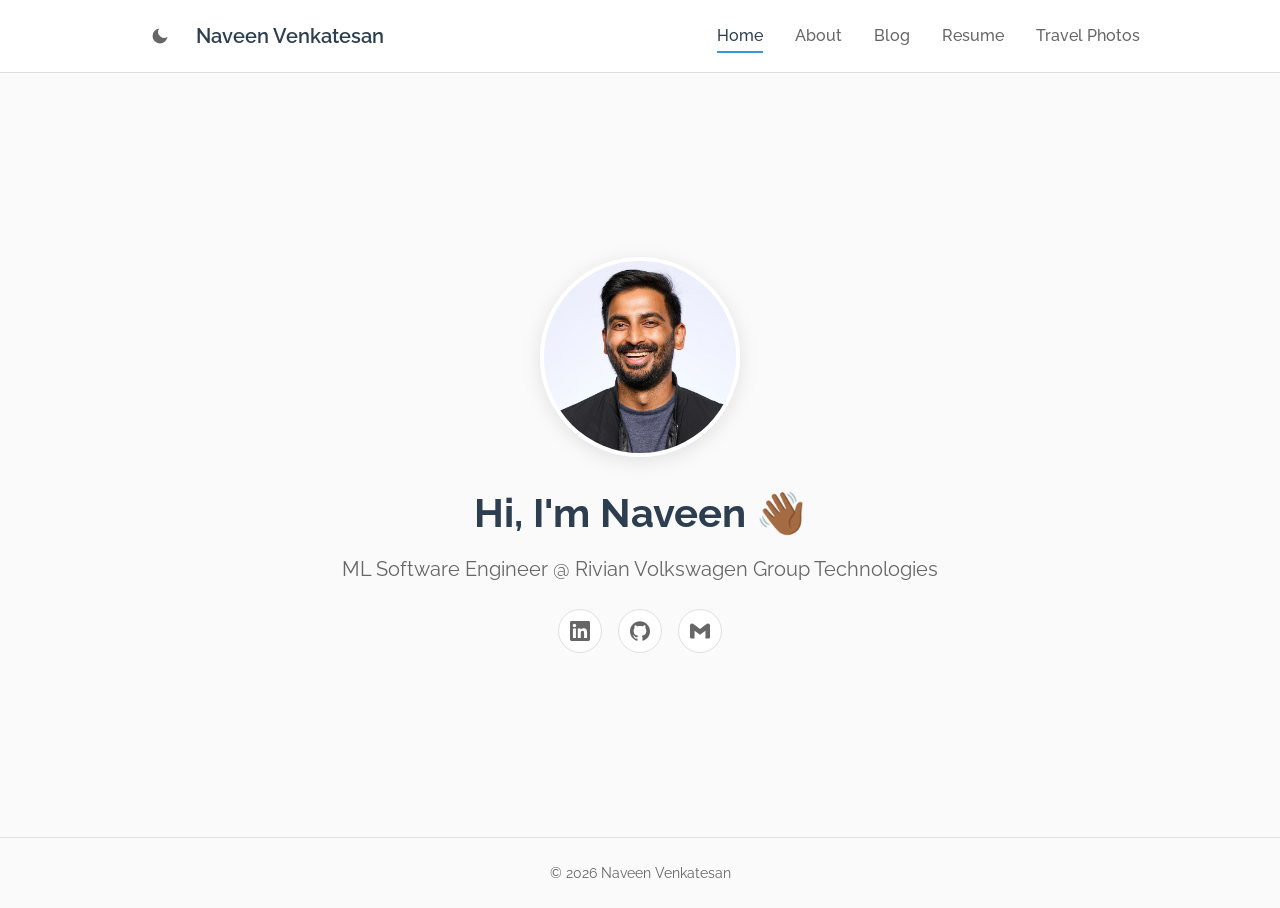
==== index.html @ 9328a536 "edit company name" ====
<!doctype html>
<html lang="en">
    <head>
        <meta charset="UTF-8" />
        <meta name="viewport" content="width=device-width, initial-scale=1.0" />
        <title>Naveen Venkatesan</title>
        <link rel="stylesheet" href="css/styles.css" />
        <script>
            (function () {
                const savedTheme = localStorage.getItem("theme");
                const prefersDark = window.matchMedia(
                    "(prefers-color-scheme: dark)",
                ).matches;
                if (savedTheme === "dark" || (!savedTheme && prefersDark)) {
                    document.documentElement.setAttribute("data-theme", "dark");
                }
            })();
        </script>
        <style>
            @import url("https://fonts.googleapis.com/css2?family=Raleway:ital,wght@0,100..900;1,100..900&display=swap");
        </style>
    </head>
    <body>
        <nav class="nav">
            <div class="nav-container">
                <div class="nav-left">
                    <button class="theme-toggle" aria-label="Toggle dark mode">
                        <svg
                            class="icon-moon"
                            viewBox="0 0 24 24"
                            xmlns="http://www.w3.org/2000/svg"
                        >
                            <path
                                d="M21 12.79A9 9 0 1 1 11.21 3 7 7 0 0 0 21 12.79z"
                            />
                        </svg>
                        <svg
                            class="icon-sun"
                            viewBox="0 0 24 24"
                            xmlns="http://www.w3.org/2000/svg"
                        >
                            <circle cx="12" cy="12" r="5" />
                            <line
                                x1="12"
                                y1="1"
                                x2="12"
                                y2="3"
                                stroke="currentColor"
                                stroke-width="2"
                                stroke-linecap="round"
                            />
                            <line
                                x1="12"
                                y1="21"
                                x2="12"
                                y2="23"
                                stroke="currentColor"
                                stroke-width="2"
                                stroke-linecap="round"
                            />
                            <line
                                x1="4.22"
                                y1="4.22"
                                x2="5.64"
                                y2="5.64"
                                stroke="currentColor"
                                stroke-width="2"
                                stroke-linecap="round"
                            />
                            <line
                                x1="18.36"
                                y1="18.36"
                                x2="19.78"
                                y2="19.78"
                                stroke="currentColor"
                                stroke-width="2"
                                stroke-linecap="round"
                            />
                            <line
                                x1="1"
                                y1="12"
                                x2="3"
                                y2="12"
                                stroke="currentColor"
                                stroke-width="2"
                                stroke-linecap="round"
                            />
                            <line
                                x1="21"
                                y1="12"
                                x2="23"
                                y2="12"
                                stroke="currentColor"
                                stroke-width="2"
                                stroke-linecap="round"
                            />
                            <line
                                x1="4.22"
                                y1="19.78"
                                x2="5.64"
                                y2="18.36"
                                stroke="currentColor"
                                stroke-width="2"
                                stroke-linecap="round"
                            />
                            <line
                                x1="18.36"
                                y1="5.64"
                                x2="19.78"
                                y2="4.22"
                                stroke="currentColor"
                                stroke-width="2"
                                stroke-linecap="round"
                            />
                        </svg>
                    </button>
                    <a href="index.html" class="nav-logo">Naveen Venkatesan</a>
                </div>
                <button class="nav-toggle" aria-label="Toggle navigation">
                    <span></span>
                    <span></span>
                    <span></span>
                </button>
                <ul class="nav-links">
                    <li><a href="index.html" class="active">Home</a></li>
                    <li><a href="about.html">About</a></li>
                    <li><a href="blog.html">Blog</a></li>
                    <li><a href="resume.html">Resume</a></li>
                    <li><a href="photos.html">Travel Photos</a></li>
                </ul>
            </div>
        </nav>

        <main>
            <section class="hero">
                <!-- Replace with your photo -->
                <img
                    src="images/profile.jpg"
                    alt="Naveen Venkatesan"
                    class="hero-photo"
                />

                <h1 class="hero-name">Hi, I'm Naveen 👋🏾</h1>
                <p class="hero-title">
                    ML Software Engineer @ Rivian Volkswagen Group Technologies
                </p>

                <div class="social-links">
                    <!-- LinkedIn -->
                    <a
                        href="https://www.linkedin.com/in/naveenvenkatesan/"
                        target="_blank"
                        rel="noopener noreferrer"
                        aria-label="LinkedIn"
                    >
                        <svg
                            viewBox="0 0 24 24"
                            xmlns="http://www.w3.org/2000/svg"
                        >
                            <path
                                d="M20.447 20.452h-3.554v-5.569c0-1.328-.027-3.037-1.852-3.037-1.853 0-2.136 1.445-2.136 2.939v5.667H9.351V9h3.414v1.561h.046c.477-.9 1.637-1.85 3.37-1.85 3.601 0 4.267 2.37 4.267 5.455v6.286zM5.337 7.433c-1.144 0-2.063-.926-2.063-2.065 0-1.138.92-2.063 2.063-2.063 1.14 0 2.064.925 2.064 2.063 0 1.139-.925 2.065-2.064 2.065zm1.782 13.019H3.555V9h3.564v11.452zM22.225 0H1.771C.792 0 0 .774 0 1.729v20.542C0 23.227.792 24 1.771 24h20.451C23.2 24 24 23.227 24 22.271V1.729C24 .774 23.2 0 22.222 0h.003z"
                            />
                        </svg>
                    </a>

                    <!-- GitHub -->
                    <a
                        href="https://github.com/naveenv92"
                        target="_blank"
                        rel="noopener noreferrer"
                        aria-label="GitHub"
                    >
                        <svg
                            viewBox="0 0 24 24"
                            xmlns="http://www.w3.org/2000/svg"
                        >
                            <path
                                d="M12 .297c-6.63 0-12 5.373-12 12 0 5.303 3.438 9.8 8.205 11.385.6.113.82-.258.82-.577 0-.285-.01-1.04-.015-2.04-3.338.724-4.042-1.61-4.042-1.61C4.422 18.07 3.633 17.7 3.633 17.7c-1.087-.744.084-.729.084-.729 1.205.084 1.838 1.236 1.838 1.236 1.07 1.835 2.809 1.305 3.495.998.108-.776.417-1.305.76-1.605-2.665-.3-5.466-1.332-5.466-5.93 0-1.31.465-2.38 1.235-3.22-.135-.303-.54-1.523.105-3.176 0 0 1.005-.322 3.3 1.23.96-.267 1.98-.399 3-.405 1.02.006 2.04.138 3 .405 2.28-1.552 3.285-1.23 3.285-1.23.645 1.653.24 2.873.12 3.176.765.84 1.23 1.91 1.23 3.22 0 4.61-2.805 5.625-5.475 5.92.42.36.81 1.096.81 2.22 0 1.606-.015 2.896-.015 3.286 0 .315.21.69.825.57C20.565 22.092 24 17.592 24 12.297c0-6.627-5.373-12-12-12"
                            />
                        </svg>
                    </a>

                    <!-- Email -->
                    <a
                        href="mailto:naveen.venkatesan@gmail.com"
                        aria-label="Email"
                    >
                        <svg
                            viewBox="0 0 24 24"
                            xmlns="http://www.w3.org/2000/svg"
                        >
                            <path
                                d="M24 5.457v13.909c0 .904-.732 1.636-1.636 1.636h-3.819V11.73L12 16.64l-6.545-4.91v9.273H1.636A1.636 1.636 0 0 1 0 19.366V5.457c0-2.023 2.309-3.178 3.927-1.964L5.455 4.64 12 9.548l6.545-4.91 1.528-1.145C21.69 2.28 24 3.434 24 5.457z"
                            />
                        </svg>
                    </a>
                </div>
            </section>
        </main>

        <footer class="footer">
            <p>&copy; 2026 Naveen Venkatesan</p>
        </footer>

        <script src="js/main.js"></script>
    </body>
</html>
---- css/styles.css ----
/* ===== CSS Custom Properties ===== */
:root {
    --color-bg: #fafafa;
    --color-bg-alt: #ffffff;
    --color-text: #333333;
    --color-text-muted: #666666;
    --color-primary: #2c3e50;
    --color-accent: #3498db;
    --color-border: #e0e0e0;
    --font-main: "Raleway", sans-serif;
    --max-width: 1000px;
    --spacing: 2rem;
    --radius: 8px;
    --transition: 0.3s ease;
}

/* Dark mode colors */
[data-theme="dark"] {
    --color-bg: #1a1a2e;
    --color-bg-alt: #16213e;
    --color-text: #eaeaea;
    --color-text-muted: #b0b0b0;
    --color-primary: #e8e8e8;
    --color-accent: #4fc3f7;
    --color-border: #2a2a4a;
}

/* ===== Reset & Base ===== */
*,
*::before,
*::after {
    box-sizing: border-box;
    margin: 0;
    padding: 0;
}

html {
    scroll-behavior: smooth;
}

body {
    font-family: var(--font-main);
    background-color: var(--color-bg);
    color: var(--color-text);
    line-height: 1.6;
    min-height: 100vh;
    display: flex;
    flex-direction: column;
}

a {
    color: var(--color-accent);
    text-decoration: none;
    transition: color var(--transition);
}

a:hover {
    color: var(--color-primary);
}

img {
    max-width: 100%;
    height: auto;
    display: block;
}

/* ===== Navigation ===== */
.nav {
    background-color: var(--color-bg-alt);
    border-bottom: 1px solid var(--color-border);
    padding: 1rem var(--spacing);
    position: sticky;
    top: 0;
    z-index: 100;
}

.nav-container {
    max-width: var(--max-width);
    margin: 0 auto;
    display: flex;
    justify-content: space-between;
    align-items: center;
}

.nav-logo {
    font-size: 1.25rem;
    font-weight: 600;
    color: var(--color-primary);
}

.nav-links {
    display: flex;
    gap: 2rem;
    list-style: none;
}

.nav-links a {
    color: var(--color-text-muted);
    font-weight: 500;
    padding: 0.5rem 0;
    position: relative;
}

.nav-links a:hover,
.nav-links a.active {
    color: var(--color-primary);
}

.nav-links a.active::after {
    content: "";
    position: absolute;
    bottom: 0;
    left: 0;
    right: 0;
    height: 2px;
    background-color: var(--color-accent);
}

.nav-toggle {
    display: none;
    flex-direction: column;
    gap: 4px;
    background: none;
    border: none;
    cursor: pointer;
    padding: 0.5rem;
}

.nav-toggle span {
    width: 24px;
    height: 2px;
    background-color: var(--color-text);
    transition: var(--transition);
}

/* ===== Theme Toggle ===== */
.theme-toggle {
    background: none;
    border: none;
    width: 40px;
    height: 40px;
    cursor: pointer;
    display: flex;
    align-items: center;
    justify-content: center;
    color: var(--color-text-muted);
    transition: all var(--transition);
    margin-right: 1rem;
}

.theme-toggle:hover {
    color: var(--color-accent);
}

.theme-toggle svg {
    width: 20px;
    height: 20px;
    fill: currentColor;
}

.theme-toggle .icon-moon {
    display: block;
}

.theme-toggle .icon-sun {
    display: none;
}

[data-theme="dark"] .theme-toggle .icon-moon {
    display: none;
}

[data-theme="dark"] .theme-toggle .icon-sun {
    display: block;
}

.nav-left {
    display: flex;
    align-items: center;
}

/* ===== Main Content ===== */
main {
    flex: 1;
    width: 100%;
    max-width: var(--max-width);
    margin: 0 auto;
    padding: var(--spacing);
}

/* ===== Home Page ===== */
.hero {
    display: flex;
    flex-direction: column;
    align-items: center;
    justify-content: center;
    text-align: center;
    min-height: calc(100vh - 200px);
    padding: var(--spacing);
}

.hero-photo {
    width: 200px;
    height: 200px;
    border-radius: 50%;
    object-fit: cover;
    margin-bottom: 1.5rem;
    border: 4px solid var(--color-bg-alt);
    box-shadow: 0 4px 20px rgba(0, 0, 0, 0.1);
}

.hero-name {
    font-size: 2.5rem;
    font-weight: 700;
    color: var(--color-primary);
    margin-bottom: 0.5rem;
}

.hero-title {
    font-size: 1.25rem;
    color: var(--color-text-muted);
    margin-bottom: 1.5rem;
}

.social-links {
    display: flex;
    gap: 1rem;
}

.social-links a {
    display: flex;
    align-items: center;
    justify-content: center;
    width: 44px;
    height: 44px;
    border-radius: 50%;
    background-color: var(--color-bg-alt);
    color: var(--color-text-muted);
    border: 1px solid var(--color-border);
    transition: all var(--transition);
}

.social-links a:hover {
    background-color: var(--color-accent);
    color: white;
    border-color: var(--color-accent);
    transform: translateY(-2px);
}

.social-links svg {
    width: 20px;
    height: 20px;
    fill: currentColor;
}

/* ===== Page Header ===== */
.page-header {
    margin-bottom: 2rem;
    padding-bottom: 1rem;
    border-bottom: 1px solid var(--color-border);
}

.page-header h1 {
    font-size: 2rem;
    color: var(--color-primary);
}

/* ===== About Page ===== */
.about-content {
    display: grid;
    grid-template-columns: 250px 1fr;
    gap: 2rem;
    align-items: start;
}

.about-photo {
    width: 100%;
    border-radius: var(--radius);
    box-shadow: 0 4px 20px rgba(0, 0, 0, 0.1);
}

.about-text h2 {
    color: var(--color-primary);
    margin-bottom: 1rem;
}

.about-text p {
    margin-bottom: 1rem;
    color: var(--color-text-muted);
}

/* ===== Blog Page ===== */
.blog-list {
    display: flex;
    flex-direction: column;
    gap: 1.5rem;
}

.blog-card {
    background-color: var(--color-bg-alt);
    border: 1px solid var(--color-border);
    border-radius: var(--radius);
    padding: 1.5rem;
    transition: all var(--transition);
}

.blog-card:hover {
    box-shadow: 0 4px 20px rgba(0, 0, 0, 0.1);
    transform: translateY(-2px);
}

.blog-card h2 {
    font-size: 1.25rem;
    margin-bottom: 0.5rem;
}

.blog-card h2 a {
    color: var(--color-primary);
}

.blog-card h2 a:hover {
    color: var(--color-accent);
}

.blog-meta {
    font-size: 0.875rem;
    color: var(--color-text-muted);
    margin-bottom: 0.75rem;
}

.blog-excerpt {
    color: var(--color-text-muted);
}

/* ===== Resume Page ===== */
.resume-download {
    margin-bottom: 2rem;
}

.btn {
    display: inline-flex;
    align-items: center;
    gap: 0.5rem;
    padding: 0.75rem 1.5rem;
    background-color: var(--color-accent);
    color: white;
    border-radius: var(--radius);
    font-weight: 500;
    transition: all var(--transition);
}

.btn:hover {
    background-color: var(--color-primary);
    color: white;
    transform: translateY(-2px);
}

.btn svg {
    width: 18px;
    height: 18px;
    fill: currentColor;
}

.resume-section {
    margin-bottom: 2rem;
}

.resume-section h2 {
    font-size: 1.5rem;
    color: var(--color-primary);
    margin-bottom: 1rem;
    padding-bottom: 0.5rem;
    border-bottom: 2px solid var(--color-accent);
}

.resume-item {
    margin-bottom: 1.5rem;
}

.resume-item h3 {
    font-size: 1.1rem;
    color: var(--color-text);
}

.resume-item .subtitle {
    color: var(--color-accent);
    font-weight: 500;
}

.resume-item .date {
    font-size: 0.875rem;
    color: var(--color-text-muted);
    margin-bottom: 0.5rem;
}

.resume-item ul {
    margin-left: 1.25rem;
    color: var(--color-text-muted);
}

.resume-item li {
    margin-bottom: 0.25rem;
}

/* ===== Travel/Photos Page ===== */
.travel-map {
    height: 400px;
    border-radius: var(--radius);
    margin-bottom: 2rem;
    border: 1px solid var(--color-border);
    overflow: hidden;
    position: relative;
    z-index: 1;
}

.travel-map .leaflet-popup-content-wrapper {
    border-radius: var(--radius);
}

.travel-map .leaflet-popup-content {
    margin: 0.75rem 1rem;
    font-family: var(--font-main);
}

.location-info {
    background-color: var(--color-bg-alt);
    border: 1px solid var(--color-border);
    border-radius: var(--radius);
    padding: 1.5rem;
    margin-bottom: 2rem;
    display: none;
}

.location-info.active {
    display: block;
}

.location-info h2 {
    color: var(--color-primary);
    margin-bottom: 0.5rem;
    display: flex;
    align-items: center;
    gap: 0.5rem;
}

.location-info .location-date {
    color: var(--color-text-muted);
    font-size: 0.9rem;
    margin-bottom: 1rem;
}

.location-info p {
    color: var(--color-text-muted);
    line-height: 1.7;
}

.location-placeholder {
    text-align: center;
    padding: 2rem;
    color: var(--color-text-muted);
    background-color: var(--color-bg-alt);
    border: 1px dashed var(--color-border);
    border-radius: var(--radius);
    margin-bottom: 2rem;
}

.photo-grid {
    display: grid;
    grid-template-columns: repeat(auto-fill, minmax(250px, 1fr));
    gap: 1rem;
}

.photo-grid.hidden {
    display: none;
}

.photo-item {
    position: relative;
    aspect-ratio: 1;
    overflow: hidden;
    border-radius: var(--radius);
    cursor: pointer;
    background-color: var(--color-border);
}

.photo-item img {
    width: 100%;
    height: 100%;
    object-fit: cover;
    transition:
        transform var(--transition),
        opacity var(--transition);
}

.photo-item img.lazy {
    opacity: 0;
}

.photo-item img.loaded {
    opacity: 1;
}

.photo-item:hover img {
    transform: scale(1.05);
}

.photo-item::after {
    content: "";
    position: absolute;
    inset: 0;
    background: linear-gradient(to top, rgba(0, 0, 0, 0.5) 0%, transparent 50%);
    opacity: 0;
    transition: opacity var(--transition);
}

.photo-item:hover::after {
    opacity: 1;
}

.no-photos-message {
    grid-column: 1 / -1;
    text-align: center;
    padding: 3rem;
    color: var(--color-text-muted);
}

/* ===== Lightbox ===== */
.lightbox {
    position: fixed;
    inset: 0;
    background-color: rgba(0, 0, 0, 0.95);
    display: flex;
    align-items: center;
    justify-content: center;
    z-index: 1000;
    opacity: 0;
    visibility: hidden;
    transition: all var(--transition);
}

.lightbox.active {
    opacity: 1;
    visibility: visible;
}

.lightbox-content {
    max-width: 90vw;
    max-height: 90vh;
    position: relative;
    text-align: center;
}

.lightbox-content img {
    max-width: 100%;
    max-height: 80vh;
    border-radius: var(--radius);
}

.lightbox-caption {
    color: white;
    margin-top: 1rem;
    font-size: 1rem;
}

.lightbox-close {
    position: absolute;
    top: 1rem;
    right: 1rem;
    background: none;
    border: none;
    color: white;
    font-size: 2rem;
    cursor: pointer;
    width: 44px;
    height: 44px;
    display: flex;
    align-items: center;
    justify-content: center;
    transition: transform var(--transition);
}

.lightbox-close:hover {
    transform: scale(1.1);
}

.lightbox-nav {
    position: absolute;
    top: 50%;
    transform: translateY(-50%);
    background: rgba(255, 255, 255, 0.1);
    border: none;
    color: white;
    font-size: 2rem;
    cursor: pointer;
    width: 50px;
    height: 50px;
    display: flex;
    align-items: center;
    justify-content: center;
    border-radius: 50%;
    transition: background var(--transition);
}

.lightbox-nav:hover {
    background: rgba(255, 255, 255, 0.2);
}

.lightbox-prev {
    left: 1rem;
}

.lightbox-next {
    right: 1rem;
}

/* ===== Footer ===== */
.footer {
    text-align: center;
    padding: 1.5rem var(--spacing);
    border-top: 1px solid var(--color-border);
    color: var(--color-text-muted);
    font-size: 0.875rem;
}

/* ===== Responsive ===== */
@media (max-width: 768px) {
    :root {
        --spacing: 1rem;
    }

    .nav-toggle {
        display: flex;
    }

    .nav-links {
        position: absolute;
        top: 100%;
        left: 0;
        right: 0;
        flex-direction: column;
        background-color: var(--color-bg-alt);
        border-bottom: 1px solid var(--color-border);
        padding: 1rem;
        gap: 0;
        display: none;
    }

    .nav-links.active {
        display: flex;
    }

    .nav-links li {
        border-bottom: 1px solid var(--color-border);
    }

    .nav-links li:last-child {
        border-bottom: none;
    }

    .nav-links a {
        display: block;
        padding: 0.75rem 0;
    }

    .hero-name {
        font-size: 2rem;
    }

    .hero-photo {
        width: 150px;
        height: 150px;
    }

    .about-content {
        grid-template-columns: 1fr;
    }

    .about-photo {
        max-width: 250px;
        margin: 0 auto;
    }

    .photo-grid {
        grid-template-columns: repeat(auto-fill, minmax(150px, 1fr));
    }

    .lightbox-nav {
        width: 40px;
        height: 40px;
        font-size: 1.5rem;
    }

    .travel-map {
        height: 300px;
    }
}
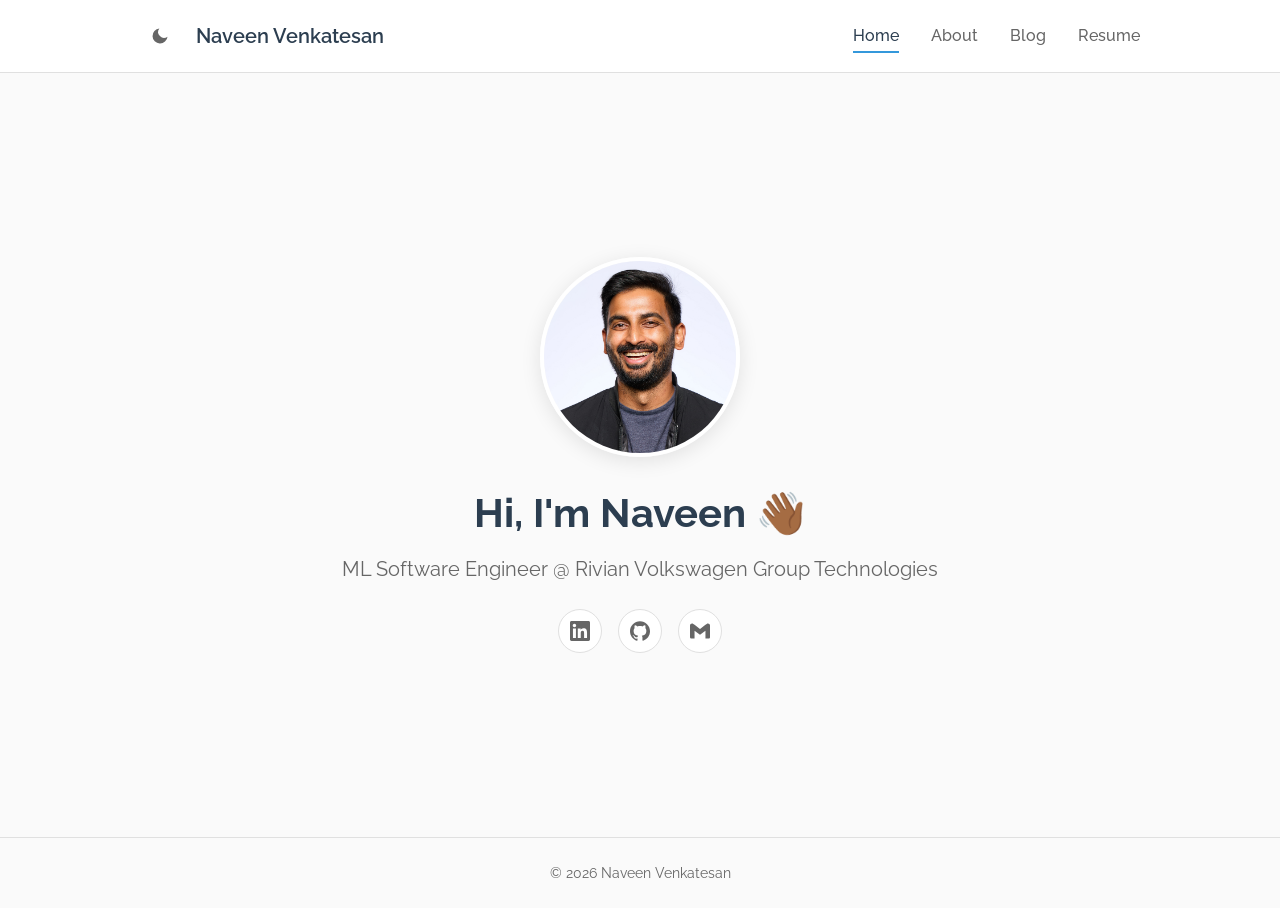
==== commit 16e09b50: "aesthetic fixes" ====
--- a/index.html
+++ b/index.html
@@ -126,7 +126,6 @@
                     <li><a href="about.html">About</a></li>
                     <li><a href="blog.html">Blog</a></li>
                     <li><a href="resume.html">Resume</a></li>
-                    <li><a href="photos.html">Travel Photos</a></li>
                 </ul>
             </div>
         </nav>
--- a/css/styles.css
+++ b/css/styles.css
@@ -260,6 +260,12 @@
     border-bottom: 1px solid var(--color-border);
 }
 
+.page-header-row {
+    display: flex;
+    align-items: center;
+    gap: 1rem;
+}
+
 .page-header h1 {
     font-size: 2rem;
     color: var(--color-primary);
@@ -333,15 +339,12 @@
 }
 
 /* ===== Resume Page ===== */
-.resume-download {
-    margin-bottom: 2rem;
-}
-
 .btn {
     display: inline-flex;
     align-items: center;
     gap: 0.5rem;
-    padding: 0.75rem 1.5rem;
+    padding: 0.4rem 0.85rem;
+    font-size: 0.875rem;
     background-color: var(--color-accent);
     color: white;
     border-radius: var(--radius);
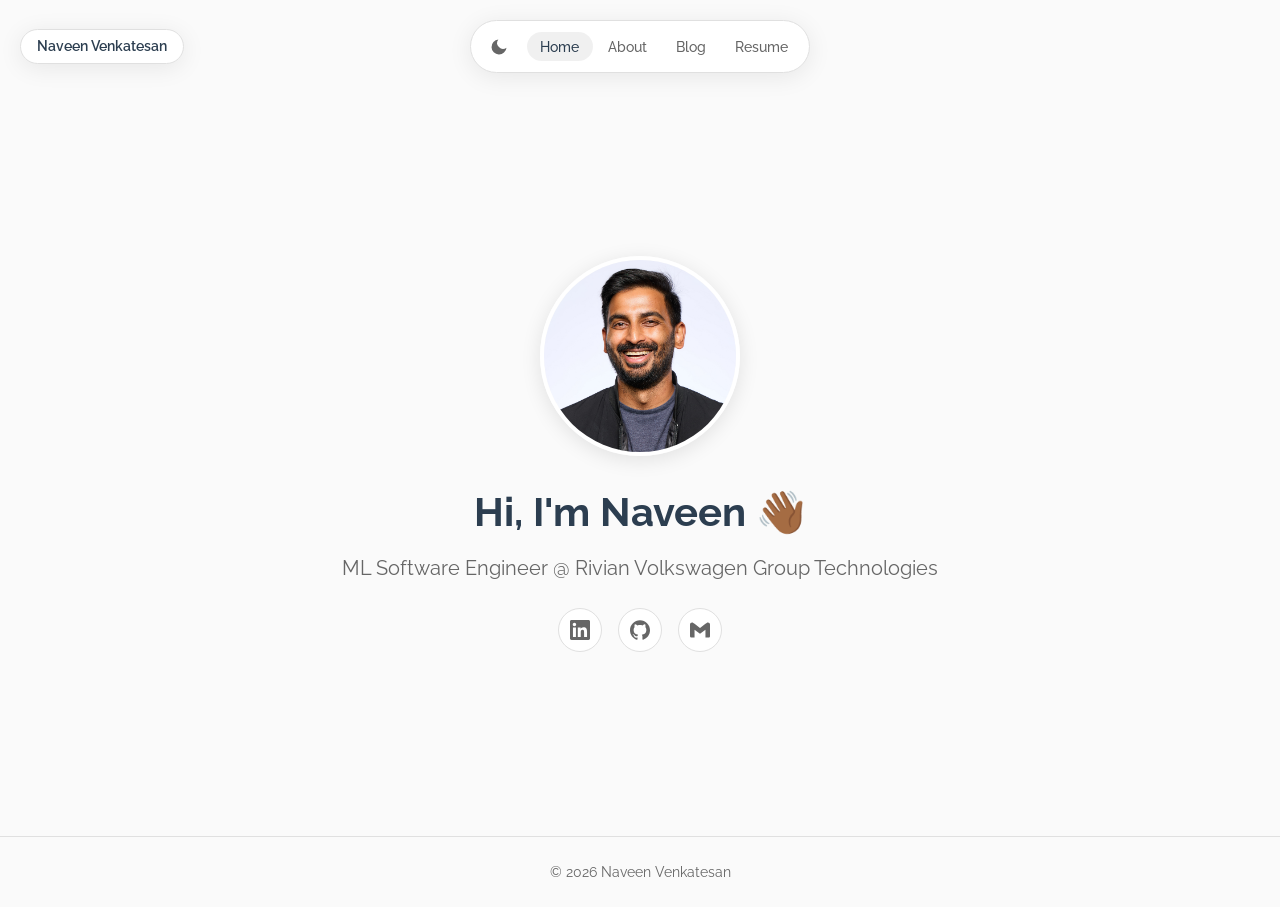
==== commit 20213d8d: "add pill with name in the top left" ====
--- a/index.html
+++ b/index.html
@@ -4,6 +4,7 @@
         <meta charset="UTF-8" />
         <meta name="viewport" content="width=device-width, initial-scale=1.0" />
         <title>Naveen Venkatesan</title>
+        <link rel="icon" type="image/svg+xml" href="images/favicon.svg" />
         <link rel="stylesheet" href="css/styles.css" />
         <script>
             (function () {
@@ -22,6 +23,9 @@
     </head>
     <body>
         <nav class="nav">
+            <div class="nav-start">
+                <div class="nav-name-pill">Naveen Venkatesan</div>
+            </div>
             <div class="nav-container">
                 <div class="nav-left">
                     <button class="theme-toggle" aria-label="Toggle dark mode">
@@ -128,6 +132,7 @@
                     <li><a href="resume.html">Resume</a></li>
                 </ul>
             </div>
+            <div class="nav-end"></div>
         </nav>
 
         <main>
--- a/css/styles.css
+++ b/css/styles.css
@@ -46,6 +46,7 @@
     min-height: 100vh;
     display: flex;
     flex-direction: column;
+    padding-top: 4.5rem;
 }
 
 a {
@@ -66,39 +67,74 @@
 
 /* ===== Navigation ===== */
 .nav {
+    position: fixed;
+    top: 1.25rem;
+    left: 0;
+    right: 0;
+    padding: 0 1.25rem;
+    background: transparent;
+    border-bottom: none;
+    display: flex;
+    align-items: center;
+    pointer-events: none;
+    z-index: 100;
+}
+
+.nav-start,
+.nav-end {
+    flex: 1;
+}
+
+.nav-start {
+    display: flex;
+    justify-content: flex-start;
+    pointer-events: auto;
+}
+
+.nav-name-pill {
     background-color: var(--color-bg-alt);
-    border-bottom: 1px solid var(--color-border);
-    padding: 1rem var(--spacing);
-    position: sticky;
-    top: 0;
-    z-index: 100;
-}
-
-.nav-container {
-    max-width: var(--max-width);
-    margin: 0 auto;
-    display: flex;
-    justify-content: space-between;
-    align-items: center;
-}
-
-.nav-logo {
-    font-size: 1.25rem;
+    border: 1px solid var(--color-border);
+    border-radius: 50px;
+    padding: 0.35rem 1rem;
+    font-size: 0.875rem;
     font-weight: 600;
     color: var(--color-primary);
+    box-shadow: 0 4px 24px rgba(0, 0, 0, 0.08);
+    white-space: nowrap;
+}
+
+.nav-container {
+    pointer-events: auto;
+    max-width: none;
+    margin: 0;
+    background-color: var(--color-bg-alt);
+    border: 1px solid var(--color-border);
+    border-radius: 50px;
+    padding: 0.35rem 0.5rem;
+    display: flex;
+    align-items: center;
+    gap: 0.25rem;
+    box-shadow: 0 4px 24px rgba(0, 0, 0, 0.08);
+}
+
+.nav-logo {
+    display: none;
 }
 
 .nav-links {
     display: flex;
-    gap: 2rem;
+    gap: 0.1rem;
     list-style: none;
 }
 
 .nav-links a {
     color: var(--color-text-muted);
     font-weight: 500;
-    padding: 0.5rem 0;
+    padding: 0.4rem 0.85rem;
+    border-radius: 50px;
     position: relative;
+    font-size: 0.875rem;
+    transition: all var(--transition);
 }
 
 .nav-links a:hover,
@@ -106,14 +142,28 @@
     color: var(--color-primary);
 }
 
+.nav-pill-bg {
+    position: absolute;
+    inset: 0;
+    border-radius: 50px;
+    pointer-events: none;
+}
+
+.nav-link-text {
+    position: relative;
+    z-index: 1;
+}
+
+.nav-links a.active .nav-pill-bg {
+    background-color: rgba(0, 0, 0, 0.06);
+}
+
+[data-theme="dark"] .nav-links a.active .nav-pill-bg {
+    background-color: rgba(255, 255, 255, 0.08);
+}
+
 .nav-links a.active::after {
-    content: "";
-    position: absolute;
-    bottom: 0;
-    left: 0;
-    right: 0;
-    height: 2px;
-    background-color: var(--color-accent);
+    display: none;
 }
 
 .nav-toggle {
@@ -145,7 +195,7 @@
     justify-content: center;
     color: var(--color-text-muted);
     transition: all var(--transition);
-    margin-right: 1rem;
+    margin-right: 0.25rem;
 }
 
 .theme-toggle:hover {
@@ -177,6 +227,68 @@
 .nav-left {
     display: flex;
     align-items: center;
+}
+
+/* ===== Page Transitions ===== */
+
+@view-transition {
+    navigation: auto;
+}
+
+.nav-container {
+    view-transition-name: floating-nav;
+}
+
+.nav-name-pill {
+    view-transition-name: name-pill;
+}
+
+/* Page content: smooth cross-fade */
+::view-transition-old(root),
+::view-transition-new(root) {
+    animation-duration: 350ms;
+    animation-timing-function: ease-in-out;
+}
+
+/* Nav pill and name pill: no animation — permanently fixed in place */
+::view-transition-group(floating-nav),
+::view-transition-group(name-pill) {
+    animation: none;
+}
+
+::view-transition-old(floating-nav),
+::view-transition-old(name-pill) {
+    animation: none;
+    opacity: 1;
+}
+
+::view-transition-new(floating-nav),
+::view-transition-new(name-pill) {
+    animation: none;
+    display: none;
+}
+
+
+/* Fallback for browsers without View Transitions support */
+@supports not (view-transition-name: none) {
+    @keyframes navFadeIn {
+        from { opacity: 0; transform: translateY(-6px); }
+        to   { opacity: 1; transform: translateY(0); }
+    }
+
+    @keyframes pageFadeOut {
+        from { opacity: 1; }
+        to   { opacity: 0; }
+    }
+
+    .nav-container {
+        animation: navFadeIn 250ms ease-out both;
+    }
+
+    body.page-exit main,
+    body.page-exit footer {
+        animation: pageFadeOut 130ms ease-in forwards;
+    }
 }
 
 /* ===== Main Content ===== */
@@ -631,38 +743,38 @@
         --spacing: 1rem;
     }
 
-    .nav-toggle {
-        display: flex;
-    }
-
-    .nav-links {
-        position: absolute;
-        top: 100%;
-        left: 0;
-        right: 0;
+    body {
+        padding-top: 8rem;
+    }
+
+    .nav {
         flex-direction: column;
-        background-color: var(--color-bg-alt);
-        border-bottom: 1px solid var(--color-border);
-        padding: 1rem;
-        gap: 0;
+        align-items: center;
+        gap: 0.5rem;
+        padding: 0;
+    }
+
+    .nav-start,
+    .nav-end {
+        flex: none;
+    }
+
+    .nav-end {
         display: none;
     }
 
-    .nav-links.active {
-        display: flex;
-    }
-
-    .nav-links li {
-        border-bottom: 1px solid var(--color-border);
-    }
-
-    .nav-links li:last-child {
-        border-bottom: none;
+    .nav-container {
+        padding: 0.3rem 0.4rem;
     }
 
     .nav-links a {
-        display: block;
-        padding: 0.75rem 0;
+        padding: 0.35rem 0.6rem;
+        font-size: 0.8rem;
+    }
+
+    .theme-toggle {
+        width: 32px;
+        height: 32px;
     }
 
     .hero-name {
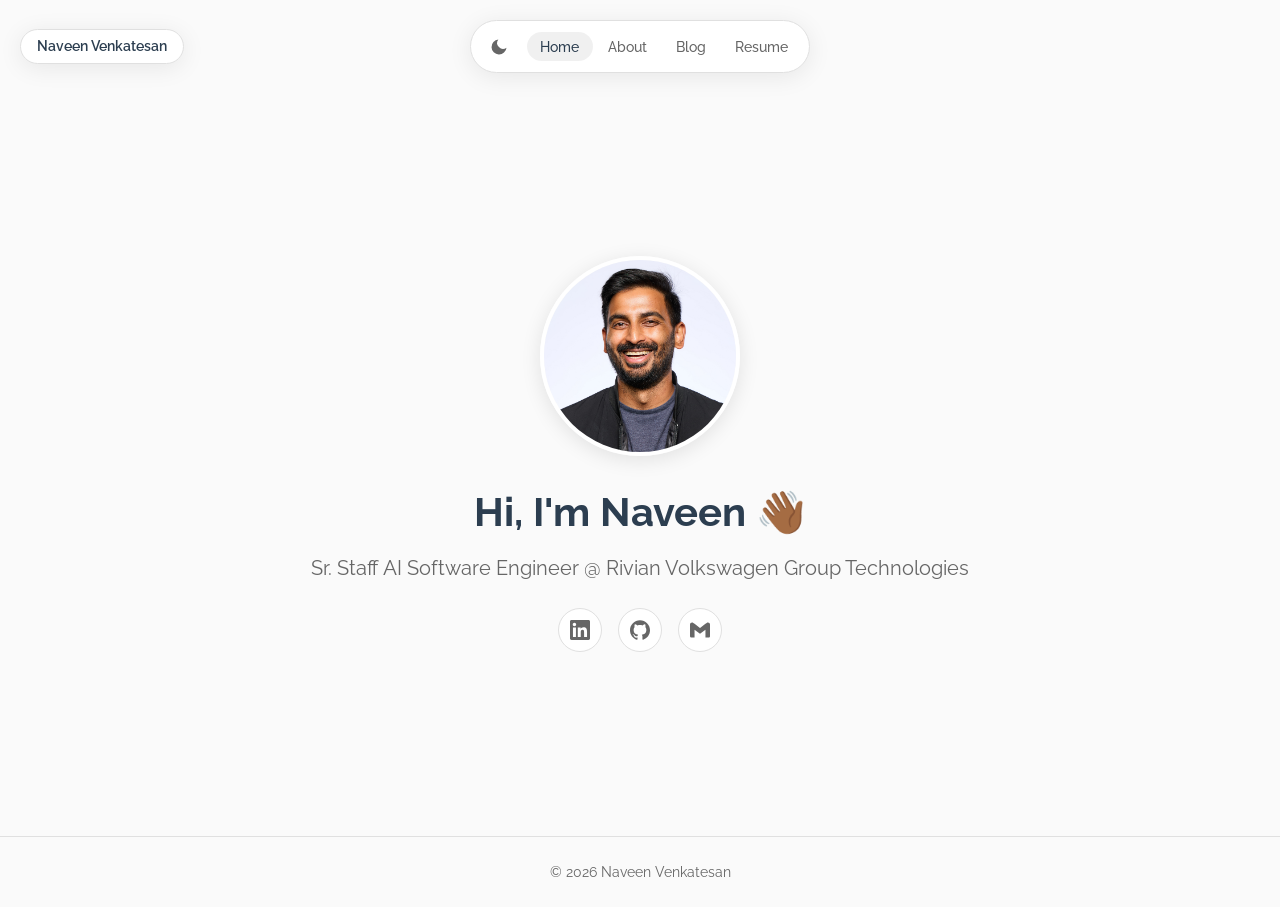
==== commit b67f5f7d: "Changed job title and border radius on about me photo" ====
--- a/index.html
+++ b/index.html
@@ -146,7 +146,8 @@
 
                 <h1 class="hero-name">Hi, I'm Naveen 👋🏾</h1>
                 <p class="hero-title">
-                    ML Software Engineer @ Rivian Volkswagen Group Technologies
+                    Sr. Staff AI Software Engineer @ Rivian Volkswagen Group
+                    Technologies
                 </p>
 
                 <div class="social-links">
--- a/css/styles.css
+++ b/css/styles.css
@@ -268,17 +268,26 @@
     display: none;
 }
 
-
 /* Fallback for browsers without View Transitions support */
 @supports not (view-transition-name: none) {
     @keyframes navFadeIn {
-        from { opacity: 0; transform: translateY(-6px); }
-        to   { opacity: 1; transform: translateY(0); }
+        from {
+            opacity: 0;
+            transform: translateY(-6px);
+        }
+        to {
+            opacity: 1;
+            transform: translateY(0);
+        }
     }
 
     @keyframes pageFadeOut {
-        from { opacity: 1; }
-        to   { opacity: 0; }
+        from {
+            opacity: 1;
+        }
+        to {
+            opacity: 0;
+        }
     }
 
     .nav-container {
@@ -393,7 +402,7 @@
 
 .about-photo {
     width: 100%;
-    border-radius: var(--radius);
+    border-radius: 100%;
     box-shadow: 0 4px 20px rgba(0, 0, 0, 0.1);
 }
 
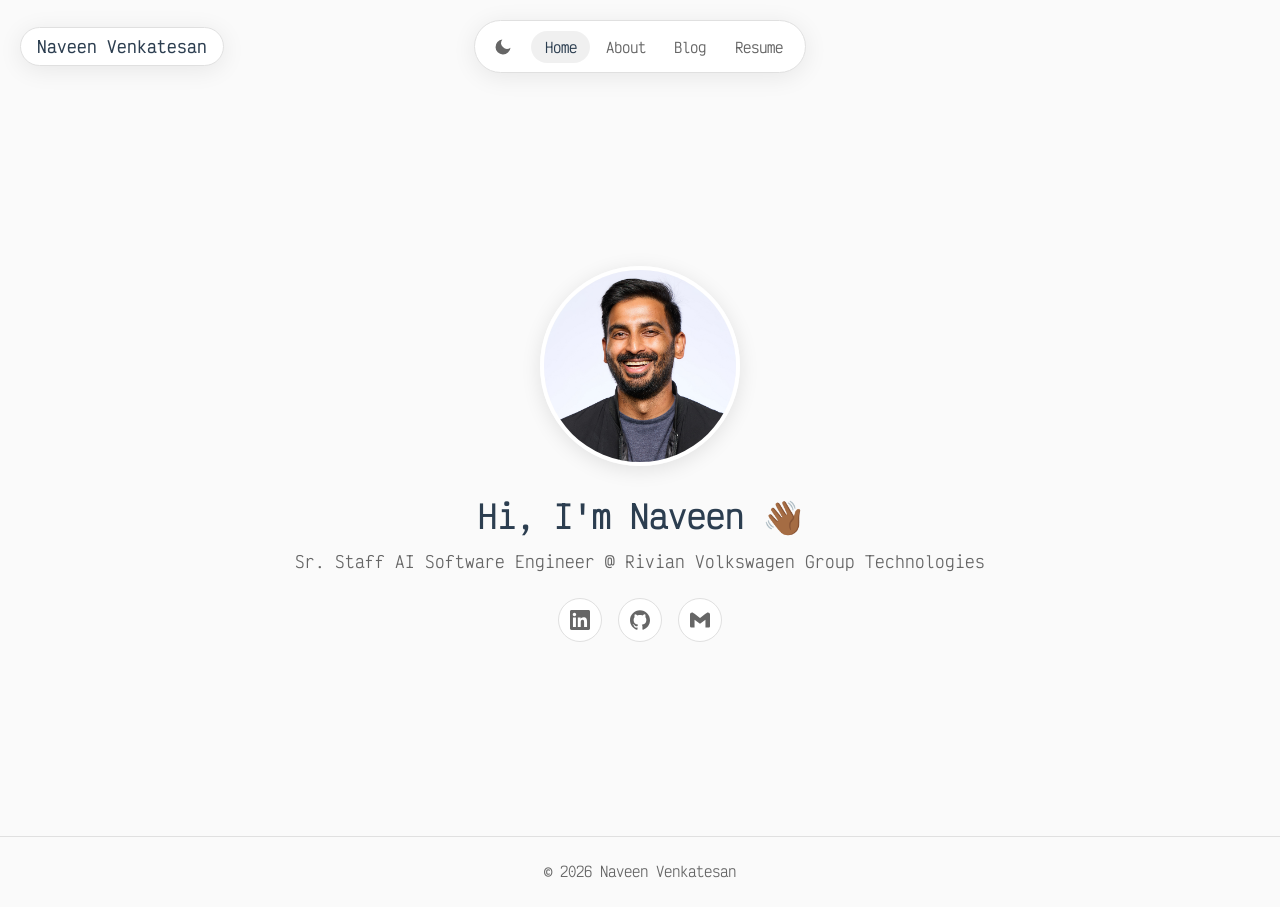
==== commit 132662de: "Font change to Victor Mono and tweak font sizes" ====
--- a/index.html
+++ b/index.html
@@ -18,7 +18,7 @@
             })();
         </script>
         <style>
-            @import url("https://fonts.googleapis.com/css2?family=Raleway:ital,wght@0,100..900;1,100..900&display=swap");
+            @import url("https://fonts.googleapis.com/css2?family=Victor+Mono:ital,wght@0,100..700;1,100..700&display=swap");
         </style>
     </head>
     <body>
--- a/css/styles.css
+++ b/css/styles.css
@@ -7,7 +7,7 @@
     --color-primary: #2c3e50;
     --color-accent: #3498db;
     --color-border: #e0e0e0;
-    --font-main: "Raleway", sans-serif;
+    --font-main: "Victor Mono", sans-serif;
     --max-width: 1000px;
     --spacing: 2rem;
     --radius: 8px;
@@ -96,7 +96,7 @@
     border: 1px solid var(--color-border);
     border-radius: 50px;
     padding: 0.35rem 1rem;
-    font-size: 0.875rem;
+    font-size: 1rem;
     font-weight: 600;
     color: var(--color-primary);
     box-shadow: 0 4px 24px rgba(0, 0, 0, 0.08);
@@ -331,14 +331,14 @@
 }
 
 .hero-name {
-    font-size: 2.5rem;
+    font-size: 2rem;
     font-weight: 700;
     color: var(--color-primary);
     margin-bottom: 0.5rem;
 }
 
 .hero-title {
-    font-size: 1.25rem;
+    font-size: 1rem;
     color: var(--color-text-muted);
     margin-bottom: 1.5rem;
 }
@@ -412,6 +412,7 @@
 }
 
 .about-text p {
+    font-size: 0.9rem;
     margin-bottom: 1rem;
     color: var(--color-text-muted);
 }
@@ -437,7 +438,7 @@
 }
 
 .blog-card h2 {
-    font-size: 1.25rem;
+    font-size: 1.2rem;
     margin-bottom: 0.5rem;
 }
 
@@ -450,12 +451,13 @@
 }
 
 .blog-meta {
-    font-size: 0.875rem;
+    font-size: 0.95rem;
     color: var(--color-text-muted);
     margin-bottom: 0.75rem;
 }
 
 .blog-excerpt {
+    font-size: 0.9rem;
     color: var(--color-text-muted);
 }
 
@@ -490,7 +492,7 @@
 }
 
 .resume-section h2 {
-    font-size: 1.5rem;
+    font-size: 1.25rem;
     color: var(--color-primary);
     margin-bottom: 1rem;
     padding-bottom: 0.5rem;
@@ -507,17 +509,19 @@
 }
 
 .resume-item .subtitle {
+    font-size: 1rem;
     color: var(--color-accent);
     font-weight: 500;
 }
 
 .resume-item .date {
-    font-size: 0.875rem;
+    font-size: 0.95rem;
     color: var(--color-text-muted);
     margin-bottom: 0.5rem;
 }
 
 .resume-item ul {
+    font-size: 0.9rem;
     margin-left: 1.25rem;
     color: var(--color-text-muted);
 }
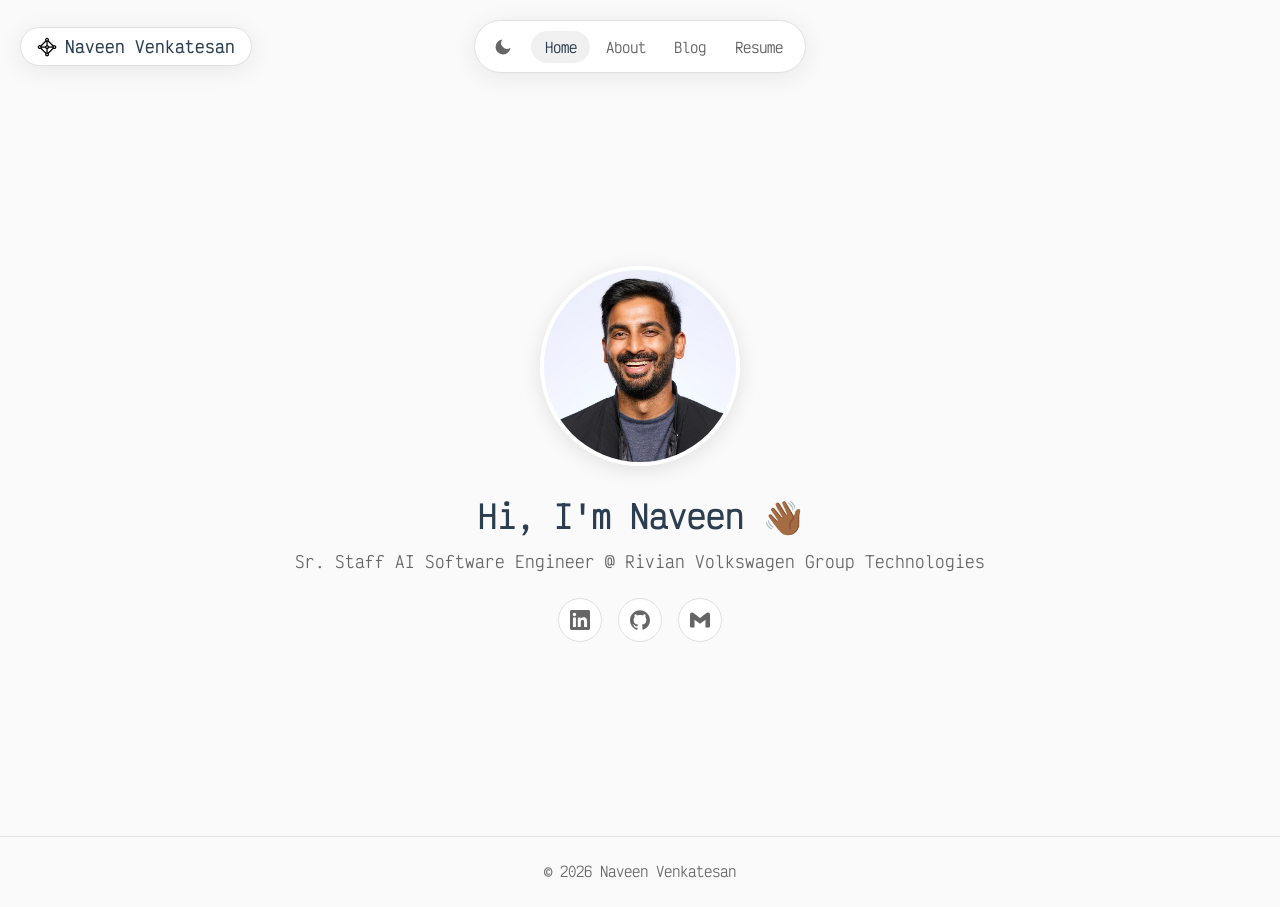
==== commit 76c7386a: "Add perovskite icon to the name nav pill and make it clickable to move you back to the home page" ====
--- a/index.html
+++ b/index.html
@@ -17,14 +17,14 @@
                 }
             })();
         </script>
-        <style>
-            @import url("https://fonts.googleapis.com/css2?family=Victor+Mono:ital,wght@0,100..700;1,100..700&display=swap");
-        </style>
     </head>
     <body>
         <nav class="nav">
             <div class="nav-start">
-                <div class="nav-name-pill">Naveen Venkatesan</div>
+                <a href="index.html" class="nav-name-pill">
+                    <img src="images/header.png" class="nav-name-pill-icon" alt="">
+                    Naveen Venkatesan
+                </a>
             </div>
             <div class="nav-container">
                 <div class="nav-left">
--- a/css/styles.css
+++ b/css/styles.css
@@ -1,4 +1,8 @@
 /* ===== CSS Custom Properties ===== */
+
+/* Google Fonts */
+@import url("https://fonts.googleapis.com/css2?family=Victor+Mono:ital,wght@0,100..700;1,100..700&display=swap");
+
 :root {
     --color-bg: #fafafa;
     --color-bg-alt: #ffffff;
@@ -92,6 +96,9 @@
 }
 
 .nav-name-pill {
+    display: flex;
+    align-items: center;
+    gap: 0.5rem;
     background-color: var(--color-bg-alt);
     border: 1px solid var(--color-border);
     border-radius: 50px;
@@ -101,6 +108,27 @@
     color: var(--color-primary);
     box-shadow: 0 4px 24px rgba(0, 0, 0, 0.08);
     white-space: nowrap;
+    text-decoration: none;
+    cursor: pointer;
+    transition: box-shadow 0.2s ease;
+}
+
+.nav-name-pill:hover {
+    box-shadow: 0 6px 32px rgba(0, 0, 0, 0.18);
+}
+
+.nav-name-pill-icon {
+    height: 1.25rem;
+    width: auto;
+    display: block;
+}
+
+[data-theme="dark"] .nav-name-pill-icon {
+    filter: invert(1);
+}
+
+[data-theme="dark"] .nav-name-pill:hover {
+    box-shadow: 0 6px 32px rgba(0, 0, 0, 0.5);
 }
 
 .nav-container {
@@ -514,10 +542,20 @@
     font-weight: 500;
 }
 
+.resume-item .journal {
+    font-size: 0.95rem;
+    color: var(--color-text-muted);
+}
+
 .resume-item .date {
     font-size: 0.95rem;
     color: var(--color-text-muted);
     margin-bottom: 0.5rem;
+}
+
+.resume-item .authors {
+    font-size: 0.85rem;
+    color: var(--color-text-muted);
 }
 
 .resume-item ul {
